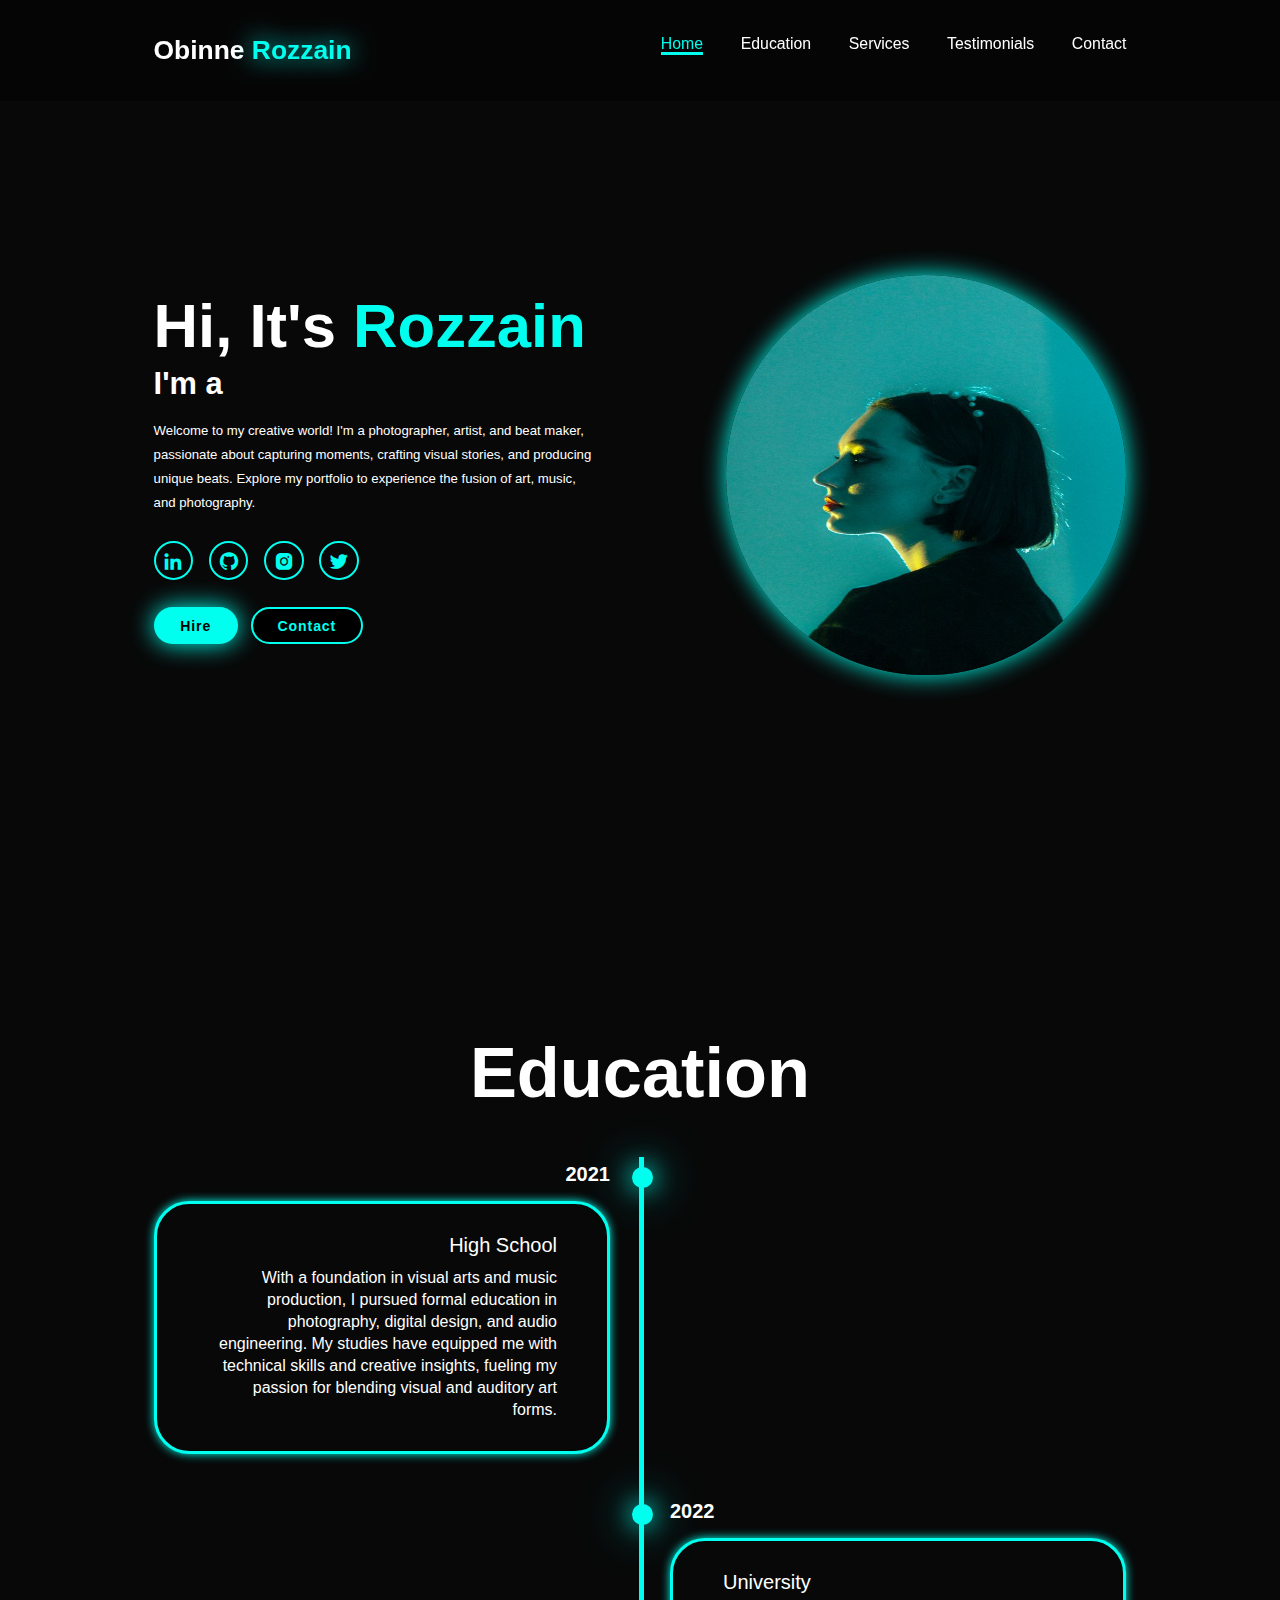
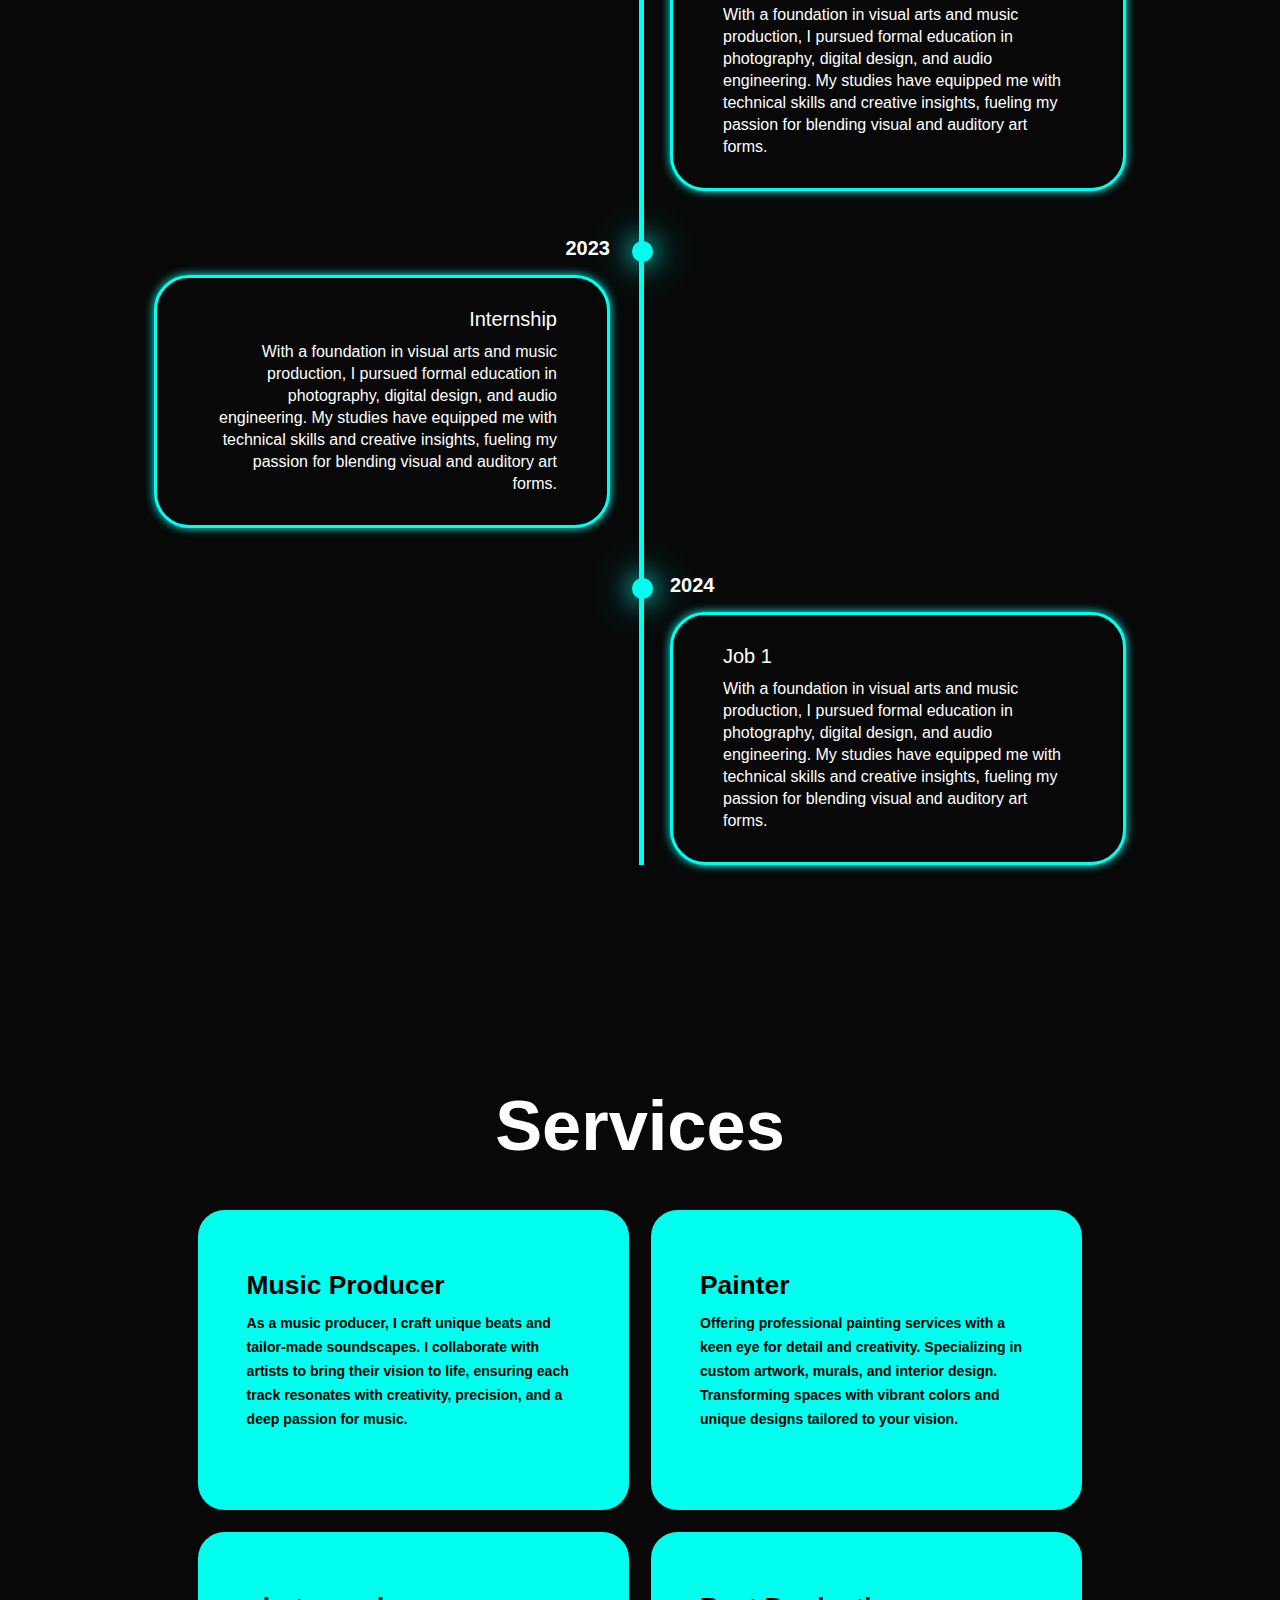
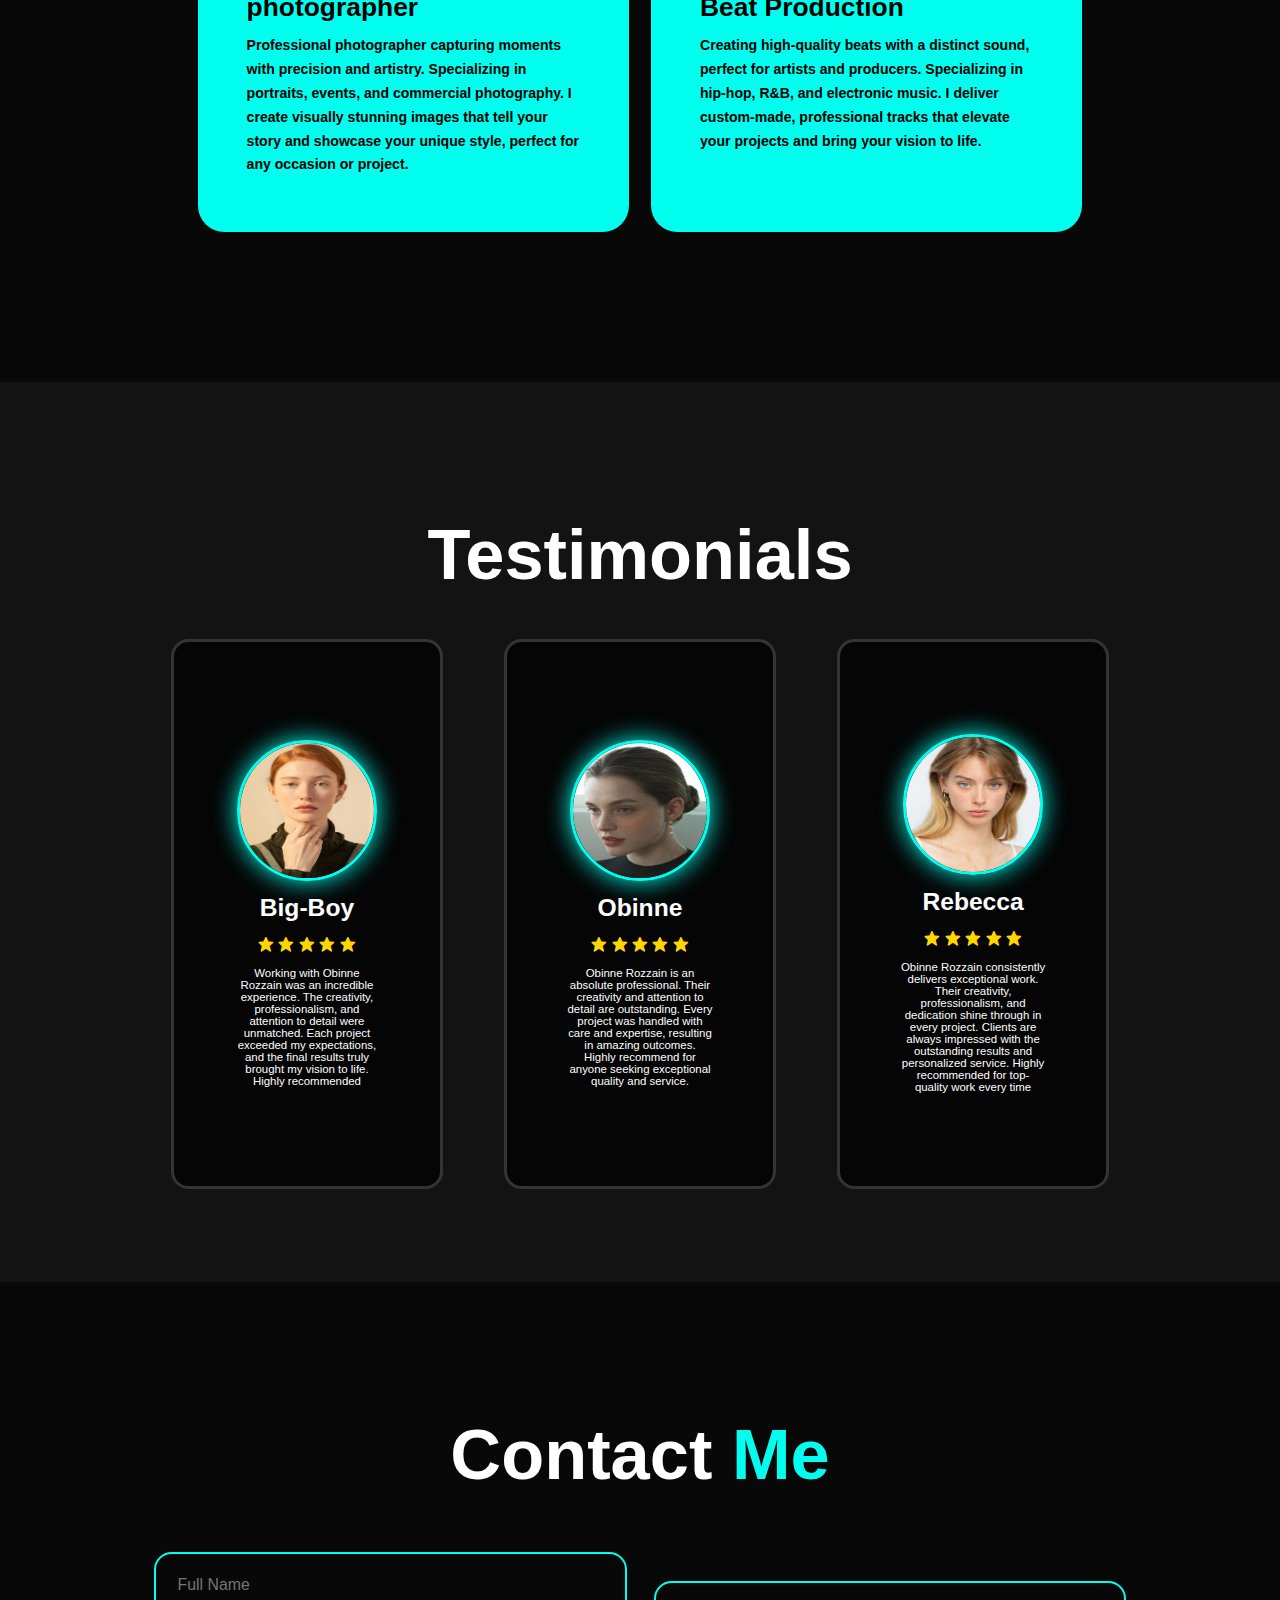
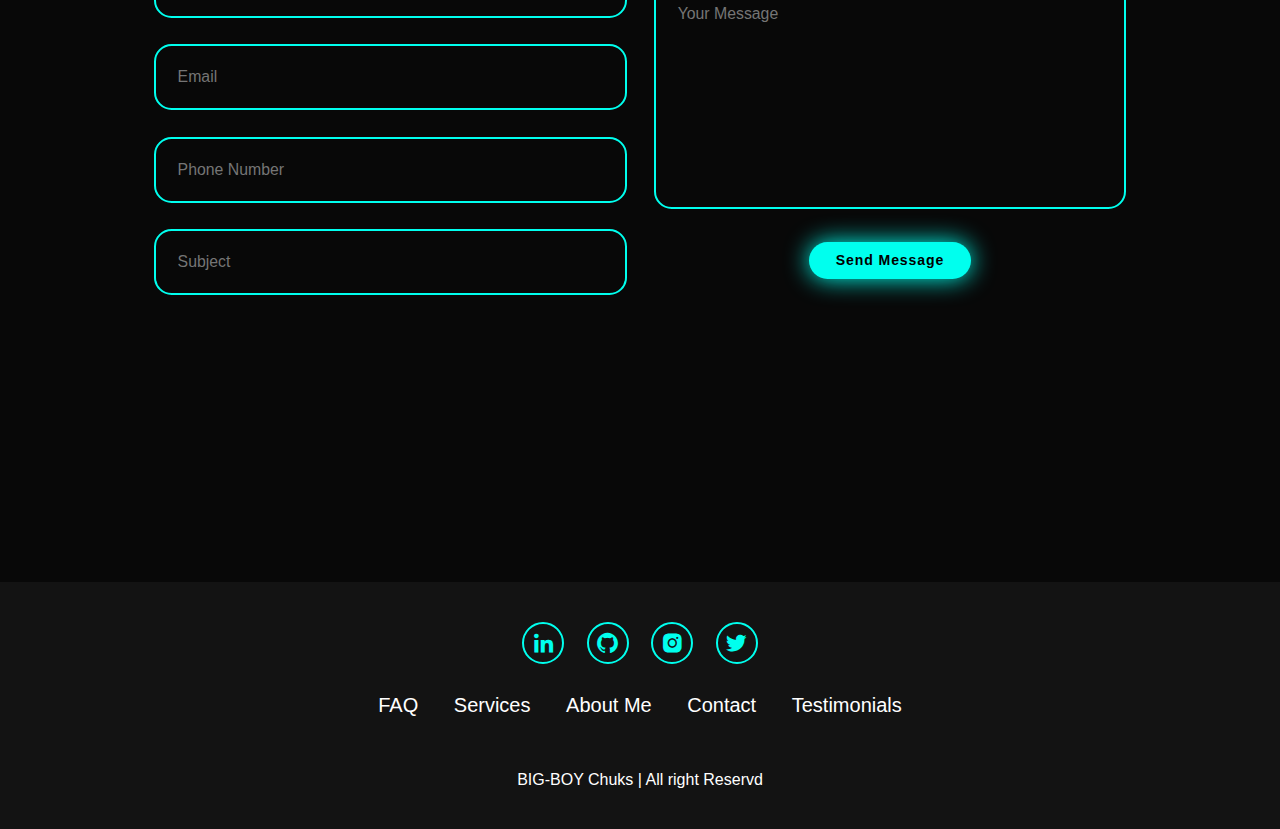
==== index.html @ 751a693b "Add files via upload" ====
<!DOCTYPE html>
<html lang="en">
<head>
    <meta charset="UTF-8">
    <meta name="viewport" content="width=device-width, initial-scale=1.0">
    <title>Responsive Portfolio Website</title>
    <link rel="stylesheet" href="style.css">
    <link href='https://unpkg.com/boxicons@2.1.4/css/boxicons.min.css' rel='stylesheet'>
</head>
<body>
    
    <header class="header">
        <a href="#home" class="logo">Obinne
            <span>Rozzain</span>

            <i class='bx bx-menu' id="menu-icon"></i>

            <nav class="navbar">
                <a href="#home" class="active">Home</a>
                <a href="#education">Education</a>
                <a href="#services">Services</a>
                <a href="#testimonials">Testimonials</a>
                <a href="#contact">Contact</a>
            </nav>
        </a>
    </header>

    <section class="home" id="home">
        <div class="home-content">
            <h1>Hi, It's <span>Rozzain</span></h1>
            <h3 class="text-animation">I'm a <span></span></h3>
            <p>Welcome to my creative world! I'm a photographer, artist, and beat maker, passionate about capturing moments, crafting visual stories, and producing unique beats. Explore my portfolio to experience the fusion of art, music, and photography.</p>

                <div class="social-icons">
                    <a href="#"><i class='bx bxl-linkedin'></i></a>
                    <a href="#"><i class='bx bxl-github' ></i></a>
                    <a href="#"><i class='bx bxl-instagram-alt' ></i></a>
                    <a href="#"><i class='bx bxl-twitter' ></i></a>
                </div>
                <div class="btn-group">
                    <a href="#" class="btn">Hire</a>
                    <a href="#contact" class="btn">Contact</a>
                </div>
            </div>
                <div class="home-img">
                    <img src="image1.jpg" alt="">
                </div>
            
        
    </section>

    <section class="education" id="education">
        <h2 class="heading">Education</h2>

        <div class="timeline-items">
            <div class="timeline-item">
                <div class="timeline-dot"> </div>
                    <div class="timeline-date">2021</div>
                    <div class="timeline-content">
                        <h3>High School</h3>
                        <p>With a foundation in visual arts and music production, I pursued formal education in photography, digital design, and audio engineering. My studies have equipped me with technical skills and creative insights, fueling my passion for blending visual and auditory art forms.
                        </p>
                    </div>

               
            </div>
        

        <div class="timeline-item">
            <div class="timeline-dot"> </div>
                <div class="timeline-date">2022</div>
                <div class="timeline-content">
                    <h3>University</h3>
                    <p>With a foundation in visual arts and music production, I pursued formal education in photography, digital design, and audio engineering. My studies have equipped me with technical skills and creative insights, fueling my passion for blending visual and auditory art forms.
                    </p>
                </div>

           
        </div>

        <div class="timeline-item">
            <div class="timeline-dot">  </div>
                <div class="timeline-date">2023</div>
                <div class="timeline-content">
                    <h3>Internship</h3>
                    <p>With a foundation in visual arts and music production, I pursued formal education in photography, digital design, and audio engineering. My studies have equipped me with technical skills and creative insights, fueling my passion for blending visual and auditory art forms.
                    </p>
                </div>

          
        </div>

 

        <div class="timeline-item">
            <div class="timeline-dot"></div>
                <div class="timeline-date">2024</div>
                <div class="timeline-content">
                    <h3>Job 1</h3>
                    <p>With a foundation in visual arts and music production, I pursued formal education in photography, digital design, and audio engineering. My studies have equipped me with technical skills and creative insights, fueling my passion for blending visual and auditory art forms.
                    </p>
                </div>

            
        </div>
    </div>
    </section>
          
    <section class="services" id="services">
        <h2 class="heading">Services</h2>

        <div class="services-container">
            <div class="service-box">
                <div class="service-info">
                    <h4>Music Producer</h4>
                    <p>As a music producer, I craft unique beats and tailor-made soundscapes. I collaborate with artists to bring their vision to life, ensuring each track resonates with creativity, precision, and a deep passion for music.</p>
                </div>
            </div>

            <div class="service-box">
                <div class="service-info">
                    <h4>Painter</h4>
                    <p>Offering professional painting services with a keen eye for detail and creativity. Specializing in custom artwork, murals, and interior design. Transforming spaces with vibrant colors and unique designs tailored to your vision.</p>
                </div>
            </div>

            <div class="service-box">
                <div class="service-info">
                    <h4>photographer</h4>
                    <p>Professional photographer capturing moments with precision and artistry. Specializing in portraits, events, and commercial photography. I create visually stunning images that tell your story and showcase your unique style, perfect for any occasion or project.</p>
                </div>
            </div>

            <div class="service-box">
                <div class="service-info">
                    <h4>Beat Production</h4>
                    <p>Creating high-quality beats with a distinct sound, perfect for artists and producers. Specializing in hip-hop, R&B, and electronic music. I deliver custom-made, professional tracks that elevate your projects and bring your vision to life.</p>
                </div>
            </div>
        </div>
    </section>

    <section class="testimonials" id="testimonials">
         <div class="testimonials-box">
            <h2 class="heading">Testimonials</h2>

            <div class="wrapper">
                <div class="testimonial-item">
                    <img src="image2.jpg" alt="">
                    <h2>Big-Boy</h2>
                    <div class="rating">
                        <i class="bx bxs-star" id="star"></i>
                        <i class="bx bxs-star" id="star"></i>
                        <i class="bx bxs-star" id="star"></i>
                        <i class="bx bxs-star" id="star"></i>
                        <i class="bx bxs-star" id="star"></i>

                    </div>

                    <p>Working with Obinne Rozzain was an incredible experience. The creativity, professionalism, and attention to detail were unmatched. Each project exceeded my expectations, and the final results truly brought my vision to life. Highly recommended</p>
                </div>
                <div class="testimonial-item">
                    <img src="image3.jpg" alt="">
                    <h2>Obinne</h2>


                    <div class="rating">
                        <i class="bx bxs-star" id="star"></i>
                        <i class="bx bxs-star" id="star"></i>
                        <i class="bx bxs-star" id="star"></i>
                        <i class="bx bxs-star" id="star"></i>
                        <i class="bx bxs-star" id="star"></i>

                    </div>

                    <p>Obinne Rozzain is an absolute professional. Their creativity and attention to detail are outstanding. Every project was handled with care and expertise, resulting in amazing outcomes. Highly recommend for anyone seeking exceptional quality and service.</p>
                </div>

                <div class="testimonial-item">
                    <img src="image4.jpg" alt="">
                    <h2>Rebecca</h2>
                    <div class="rating">
                        <i class="bx bxs-star" id="star"></i>
                        <i class="bx bxs-star" id="star"></i>
                        <i class="bx bxs-star" id="star"></i>
                        <i class="bx bxs-star" id="star"></i>
                        <i class="bx bxs-star" id="star"></i>

                    </div>

                    <p>Obinne Rozzain consistently delivers exceptional work. Their creativity, professionalism, and dedication shine through in every project. Clients are always impressed with the outstanding results and personalized service. Highly recommended for top-quality work every time</p>
                </div>
            </div>
         </div>
    </section>

    <section class="contact" id="contact">
        <h2 class="heading">Contact <span>Me</span></h2>

        <form action="">
            <div class="input-group">
                <div class="input-box">
                    <input type="text" placeholder="Full Name">
                    <input type="email" placeholder="Email">
                </div>

                <div class="input-box">
                    <input type="number" placeholder="Phone Number">
                    <input type="text" placeholder="Subject">
                </div>
            </div>

            <div class="input-group-2">
                <textarea name="" id="" cols="30"
                rows="10" placeholder="Your Message"></textarea>
                <input type="submit" value="Send Message"  class="btn">
            </div>
        </form>
    </section>

    <footer class="footer">
        <div class="social">
            <a href="#"><i class='bx bxl-linkedin'></i></a>
                    <a href="#"><i class='bx bxl-github' ></i></a>
                    <a href="#"><i class='bx bxl-instagram-alt' ></i></a>
                    <a href="#"><i class='bx bxl-twitter' ></i></a>
        </div>
        <ul class="list">
            <li>
                <a href="#">FAQ</a>
            </li>

            <li>
                <a href="#">Services</a>
            </li>

            <li>
                <a href="#">About Me</a>
            </li>

            <li>
                <a href="#">Contact</a>
            </li>

            <li>
                <a href="#testimonials" id="testimonials">Testimonials</a>
            </li>

        </ul>

        <p class="copyright">
            BIG-BOY Chuks | All right Reservd
        </p>
    </footer>

    <script src="script.js"></script>
</body>
</html>
---- style.css ----
*{
    margin: 0;
    padding: 0;
    box-sizing: border-box;
    text-decoration: none;
    border: none;
    scroll-behavior: smooth;
    font-family: "Poppins", sans-serif;
}
:root{
    --bg-color: #080808;
    --second-bg-color: #131313;
    --text-color: #fff;
    --main-color: #00ffee;
}
html{
    font-size: 60%;
    overflow-x: hidden;
}

body{
    background: var(--bg-color);
    color: var(--text-color);
}
.header{
    position: fixed;
    top: 0;
    left: 0;
    width: 100%;
    padding: 4rem 12% 4rem;
    background: rgba(0, 0, 0, 0.3);
    backdrop-filter: blur(10px);
    display: flex;
    justify-content: space-between;
    align-self: center;
    z-index: 5;
}

.logo{
    font-size: 3rem;
    color: var(--text-color);
    font-weight: 800;
    cursor: pointer;
    transition: 0.3s ease;
}
.logo:hover{
    transform: scale(1.1);
}
.logo span{
    text-shadow: 0 0 25px var(--main-color);
}
.navbar a{
    font-size: 1.8rem;
    color: var(--text-color);
    counter-reset: var(--text-color);
    margin-left: 4rem;
    font-weight: 500;
    transition: 0.3s ease;
    border-bottom: 3px solid transparent;
}
.navbar a:hover,
.navbar a.active{
    color: var(--main-color);
    border-bottom: 3px solid var(--main-color);
}
#menu-icon{
    font-size: 3.6rem;
    color: var(--main-color);
    display: none;
}
section{
    min-height: 100vh;
    padding: 10rem 12% 10rem;
}

.home{
    display: flex;
    align-items: center;
    justify-content: center;
    gap: 15rem;
}
.home-content{
    display: flex;
    flex-direction: column;
    align-items: baseline;
    text-align: left;
    justify-content: center;
    margin-top: 3rem;
}
span{
    color: var(--main-color);

}
.logo span{
    color: var(--main-color);
}
.home-content h3{
    margin-bottom: 2rem;
    margin-top: 1rem;
    font-size: 3.5rem;
}
.home-content h1{
    font-size: 7rem;
    font-weight: 700;
    margin-top: 1.5rem;
    line-height: 1;
}
.home-img{
    border-radius: 50%;
}
.home-img img{
    position: relative;
    top: 3rem;
    width: 400px;
    height: 400px;
    border-radius: 50%;
   
    box-shadow: 0 0 25px var(--main-color);
    cursor: pointer;
    transition: 0.4s ease-in-out;
}
.home-img img:hover{
    box-shadow: 0 0 25px var(--main-color),
                0 0 50px var(--main-color),
                0 0 100px var(--main-color);
}

.home-content p{
    font-size: 1.5rem;
    font-weight: 500;
    line-height: 1.8;
    max-width: 1000px;
}
.social-icons a{
    display: inline-flex;
    justify-content: center;
    align-items: center;
    width: 4.5rem;
    height: 4.5rem;
    background: transparent;
    border: 2px solid var(--main-color);
    font-size: 2.5rem;
    border-radius: 50%;
    color: var(--main-color);
    margin: 3rem 1.5rem 3rem 0;
    transition: 0.3s ease-in-out;
}
.social-icons a:hover{
    color: var(--text-color);
    transform: scale(1.3)translateY(-5px);
    box-shadow: 0 0 25px var(--main-color);
    background-color: var(--main-color);
    
}
.btn{
    display: inline-block;
    padding: 1rem 2.8rem;
    background: var(--main-color);
    box-shadow: 0 0 25px var(--main-color);
    border-radius: 4rem;
    font-size: 1.6rem;
    color: black;
    border: 2px solid transparent;
    letter-spacing: 0.1rem;
    font-weight: 600;
    transition: 0.3s ease-in-out;
    cursor: pointer;
}
.btn:hover{
    transform: scale(1.05);
    box-shadow: 0 0 50px var(--main-color);
}

.btn-group{
    display: flex;
    align-items: center;
    gap: 1.5rem;
}

.btn-group a:nth-of-type(2){
    background-color: black;
    color: var(--main-color);
    border: 2px solid var(--main-color);
    box-shadow: 0 0 25px transparent;
}
.btn-group a:nth-of-type(2):hover{
    box-shadow: 0 0 25px var(--main-color);
    background-color: var(--main-color);
    color: black;
}
.text-animation{
    font-size: 34px;
    font-weight: 600;
    min-width: 280px;
}
.text-animation span{
    position: relative;
}
.text-animation span::before{
    content: "Web Developer";
    color: var(--main-color);
    animation: words 20s infinite;
}
.text-animation span::after{
    content: "";
    background-color: var(--bg-color);
    position: absolute;
    width: calc(100% + 8px);
    height: 100%;
    border-left: 3px solid var(--bg-color);
    right: -8px;
    animation: cursor 0.6s infinite, typing 20s steps(14) infinite;

}
@keyframes cursor{
    to{
        border-left: 2px solid var(--main-color);
    }
}
@keyframes words{
    0%,
    20%{
        content: "Artist";
    }
    21%,
    40%{
        content: "Actor";
    }
    41%,
    60%{
        content: "visual Artist";

    }
    61%,
    80%{
        content: "Photographer";
    }
    81%,
    100%{
        content: "Beat Maker";
    }
}
@keyframes typing{
    10%,
    15%,
    30%,
    35%,
    50%,
    55%,
    70%,
    75%,
    90%,
    95%{
        width: 0;
    }
    5%,
    20%,
    25%,
    40%,
    45%,
    60%,
    65%,
    80%,
    85%{
        width: calc(100% + 8px);
    }

}

.heading{
    font-size: 8rem;
    text-align: center;
    margin: 5rem 0;
}
.education h2{
    margin-bottom: 5rem;
}
.timeline-items{
    max-width: 1200px;
    margin: auto;
    display: flex;
    flex-wrap: wrap;
    position: relative;
}
.timeline-items::before{
    content: "";
    position: absolute;
    width: 5px;
    height: 100%;
    background-color: var(--main-color);
    left: calc(50% - 1px);
}
.timeline-item{
    margin-bottom: 40px;
    width: 100%;
    position: relative;
}
.timeline-item:last-child{
    margin-bottom: 0;
}
.timeline-item:nth-child(odd){
    padding-right: calc(50% + 30px);
    text-align: right;
}
.timeline-item:nth-child(even){
    padding-left: calc(50% + 30px);
}
.timeline-dot{
    height: 21px;
    width: 21px;
    background-color: var(--main-color);
    box-shadow: 0 0 25px var(--main-color),
                0 0 50px var(--main-color);
    position: absolute;
    left: calc(50% - 8px);
    border-radius: 50%;
    top: 10px;
}

.timeline-date{
    font-size: 20px;
    font-weight: 800;
    color: white;
    margin: 6px 0 15px;
}

.timeline-content{
    background-color: var(--bg-color);
    border: 3px solid var(--main-color);
    padding: 30px 50px;
    border-radius: 4rem;
    box-shadow: 0 0 10px var(--main-color);
    cursor: pointer;
    transition: 0.3s ease-in-out; 
}

.timeline-content:hover{
    transform: scale(1.05);
    box-shadow: 0 0 25px var(--main-color);
}

.timeline-content h3{
    font-size: 20px;
    color: white;
    margin: 0 0 10px;
    font-weight: 500;
}
.timeline-content p{
    color: white;
    font-size: 16px;
    font-weight: 300;
    line-height: 22px;
}
::-webkit-scrollbar{
    width: 15px;
}

::-webkit-scrollbar-thumb{
    background-color: var(--main-color);
   
}
::-webkit-scrollbar-track{
    background-color: var(--bg-color);
    width: 50px;
}
.services{
    background: var(--bg-color);
    color: black;
}
.services h2{
    margin-bottom: 5rem;
    color: white;
}
.services-container{
    display: grid;
    grid-template-columns: repeat(2,1fr);
    align-items: center;
    gap: 2.5rem;
}

.service-box{
    background-color: var(--main-color);
    height: 300px;
    border-radius: 3rem;
    border: 5px solid transparent;
    cursor: pointer;
    transition: 0.4s ease-in-out;
}
.service-box:hover{
    background: white;
    color: black;
    border: 5px solid var(--main-color);
    transform: scale(1.03);
}

.service-box .service-info{
    display: flex;
    flex-direction: column;
    text-align: left;
    max-height: 200px;
    justify-content: left;
    align-items: baseline;
    padding: 5rem 5rem;
}
.service-info h4{

    font-size: 3rem;
    font-weight: 800;
    line-height: 2;
}

.service-info p{
    font-size: 1.6rem;
    font-weight: 600;
    max-height: 100px;
    line-height: 1.7;
    margin: auto;
}
.testimonials{
    background-color: var(--second-bg-color);
}
.testimonials-box{
    background-size: cover;
    display: flex;
    align-items: center;
    justify-content: center;
    flex-direction: column;
}
.testimonials .heading{
    margin-bottom: 5rem;
}
.testimonials-box img{
    width: 16rem;
    height: 16rem;
    border-radius: 50%;
    border: 3px solid var(--main-color);
    box-shadow: 0 0 25px var(--main-color);
}
.wrapper{
    display: grid;
    grid-template-columns: repeat(3,1fr);
    gap: 3rem;
}
.testimonial-item{
    min-height: 550px;
    max-width: 450px;
    background: rgba(0, 0, 0, 0.7);
    border: 3px solid rgba(238, 238, 238, 0.2);
    border-radius: 2rem;
    margin: 0 2rem;
    padding: 30px 60px;
    cursor: pointer;
    display: flex;
    flex-direction: column;
    align-items: center;
    justify-content: center;
    text-align: center;
    gap: 1.5rem;
    color: white;
    transition: 0.4s ease-in-out;
}
.testimonial-item:hover{
    border: 3px solid var(--main-color);
    transform: translateY(-10px)scale(1.03);
    box-shadow: 0 0 50px var(--main-color);
}
.testimonial-item h2{
    font-size: 2.8rem;
}
.testimonial-item p{
    font-size: 1.3rem;
}
#star{
    color: gold;
    font-size: 2rem;
}

.contact{
    background-color: var(--bg-color);

}
.contact h2{
    margin-bottom: 3rem;
    color: #fff;

}

.contact form{
    display: flex;
    align-items: center;
    justify-content: center;
    gap: 3rem;
    margin: 5rem auto;
    text-align: center;
}
.contact form .input-box{
    display: flex;
    justify-content: center;
    flex-wrap: wrap;
}

.contact form .input-box input,
.contact form textarea{
    width: 100%;
    padding: 2.5rem;
    font-size: 1.8rem;
    color: var(--text-color);
    background: var(--bg-color);
    border-radius: 2rem;
    border: 2px solid var(--main-color);
    margin: 1.5rem 0;
    resize: none;
}
.contact form .btn{
    margin-top: 2rem;
}
.footer{
    position: relative;
    bottom: 0;
    width: 100%;
    padding: 40px 0;
    background-color: var(--second-bg-color);
}
.footer .social{
    text-align: center;
    padding-bottom: 25px;
    color: var(--main-color);
}
.footer .social a{
    font-size: 25px;
    color: var(--main-color);
    border: 2px solid var(--main-color);
    width: 42px;
    height: 42px;
    line-height: 42px;
    display: inline-block;
    text-align: center;
    border-radius: 50%;
    margin: 0 10px;
    transition: 0.3s ease-in-out;


}
.footer .social a:hover{
    transform: scale(1.2)translateY(-10px);
    background-color: var(--main-color);
    color: black;
    box-shadow: 0 0 25px var(--main-color);
}
.footer ul{
    margin-top: 0;
    padding: 0;
    font-size: 20px;
    line-height: 1.6;
    margin-bottom: 0;
    text-align: center;
}
.footer ul li a{
    color: white;
    border-bottom: 3px solid transparent;
    transition: 0.3s ease-in-out;
}
.footer ul li a:hover{
    border-bottom: 3px solid var(--main-color);
}
.footer ul li{
    display: inline-block;
    padding: 0 15px;
}
.footer .copyright{
    margin-top: 50px;
    text-align: center;
    font-size: 16px;
    color: white;
}

@media(max-width:1285px){
    html{
        font-size: 55%;
    }
    .services-container{
        padding-bottom: 7rem;
        grid-template-columns: repeat(2,1fr);
        margin: 0 5rem;
    }
}


@media(max-width: 991px){
    header{
        padding: 2rem 3%;
    }
    section{
        padding: 10rem 3% 2rem;
    }
    .timeline-items::before{
        left: 7px;
    }

    .timeline-item:nth-child(odd){
        padding-right: 0;
        text-align: left;
    }
    .timeline-item:nth-child(odd),
    .timeline-item:nth-child(even){
        padding-left: 37px;
    }
    .timeline-dot{
        left: 0;
    }
    .services{
        padding-bottom: 7rem;
    }
    .testimonials .wrapper{
        grid-template-columns: repeat(1,1fr);
    }
    .contact form{
        flex-direction: column;
    }
    .footer{
        padding: 2rem 3%;
    }

}
@media(max-width:895px){
    #menu-icon{
        display: block;
    }
    .navbar{
        position: absolute;
        top: 100%;
        right: 0;
        width: 50%;
        padding: 1rem 3%;
        background: rgba(0, 0, 0, 0.8);
        backdrop-filter: blur(20px);
        border-bottom-left-radius: 2rem;
        border-left: 2px solid var(--main-color);
        border-bottom: 2px solid var(--main-color);
        display: none;
    }
    .navbar.active{
        display: block;
    }
    .navbar a{
        display: block;
        font-size: 2rem;
        margin: 3rem 0;
        color: white;

    }
    .home{
        flex-direction: column-reverse;
        margin: 5rem 4rem;
    }
    .home-content h3{
        font-size: 2.6rem;
    }
    .home-content h1{
        font-size: 8rem;
        margin-top: 3rem;
    }
    .home-content p{
        max-width: 600px;
        margin: 0 auto;
    }
    .home-img img{
        width: 56vw;
        height: 56vw;
    }
    .services h2{
        margin-bottom: 3rem;
    }
    .services-container{
        grid-template-columns: repeat(1,1fr);

    }
}





























































































































































































































































































































































































































































                                                                                                                                                                                                                                                                                                                                                                                                                                                                                                                                                                                      kk
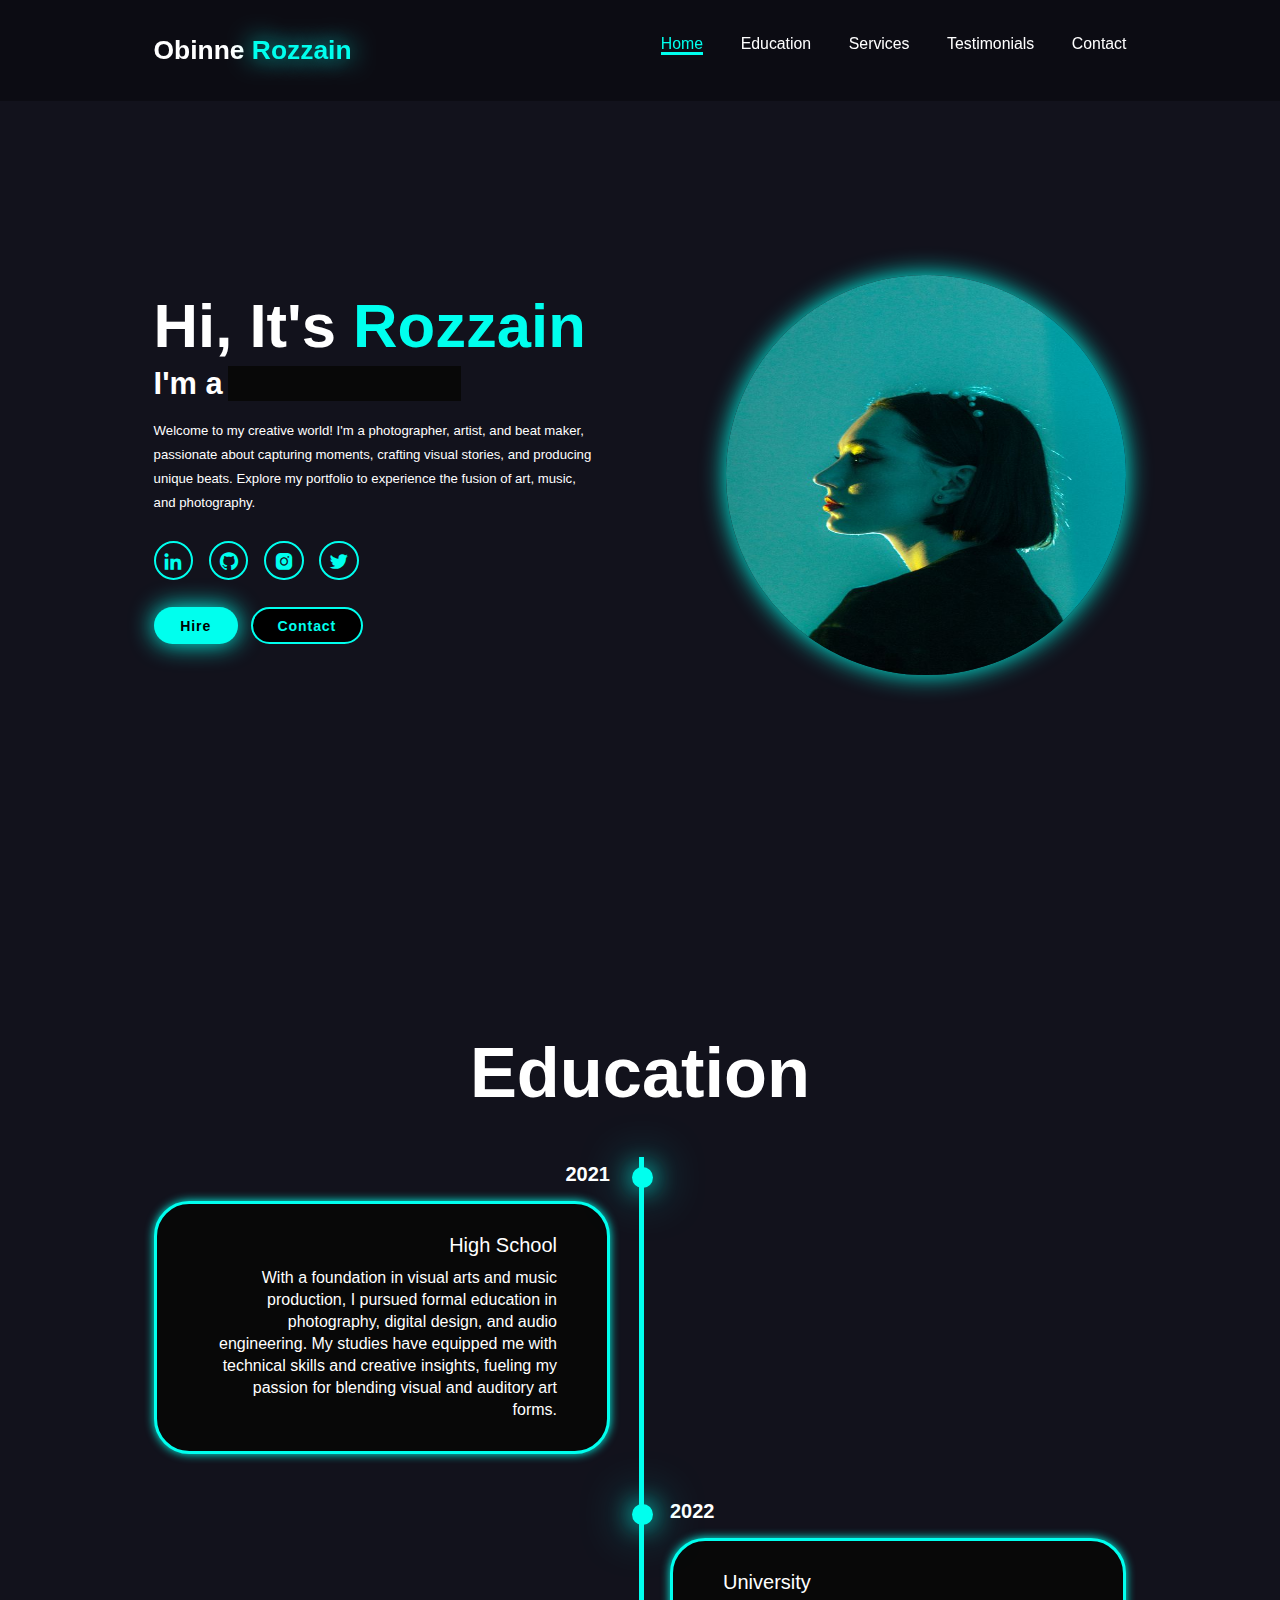
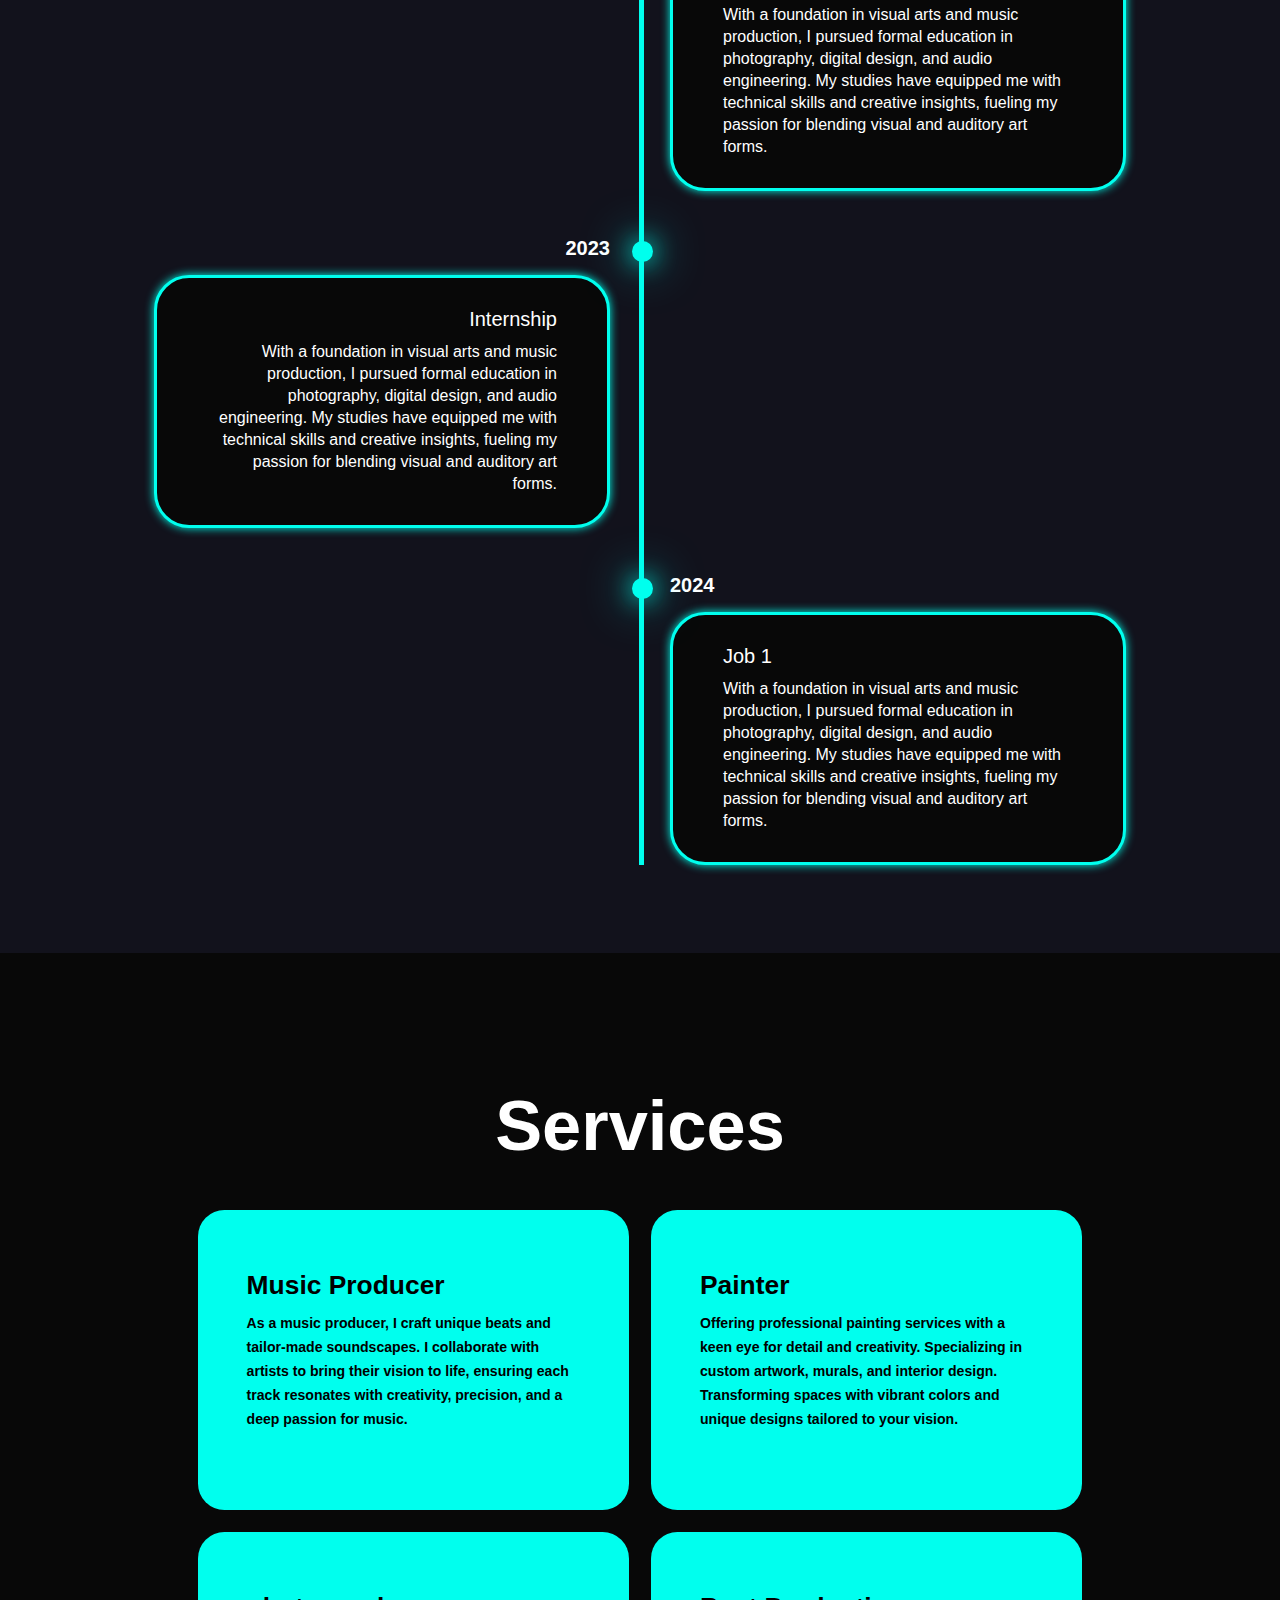
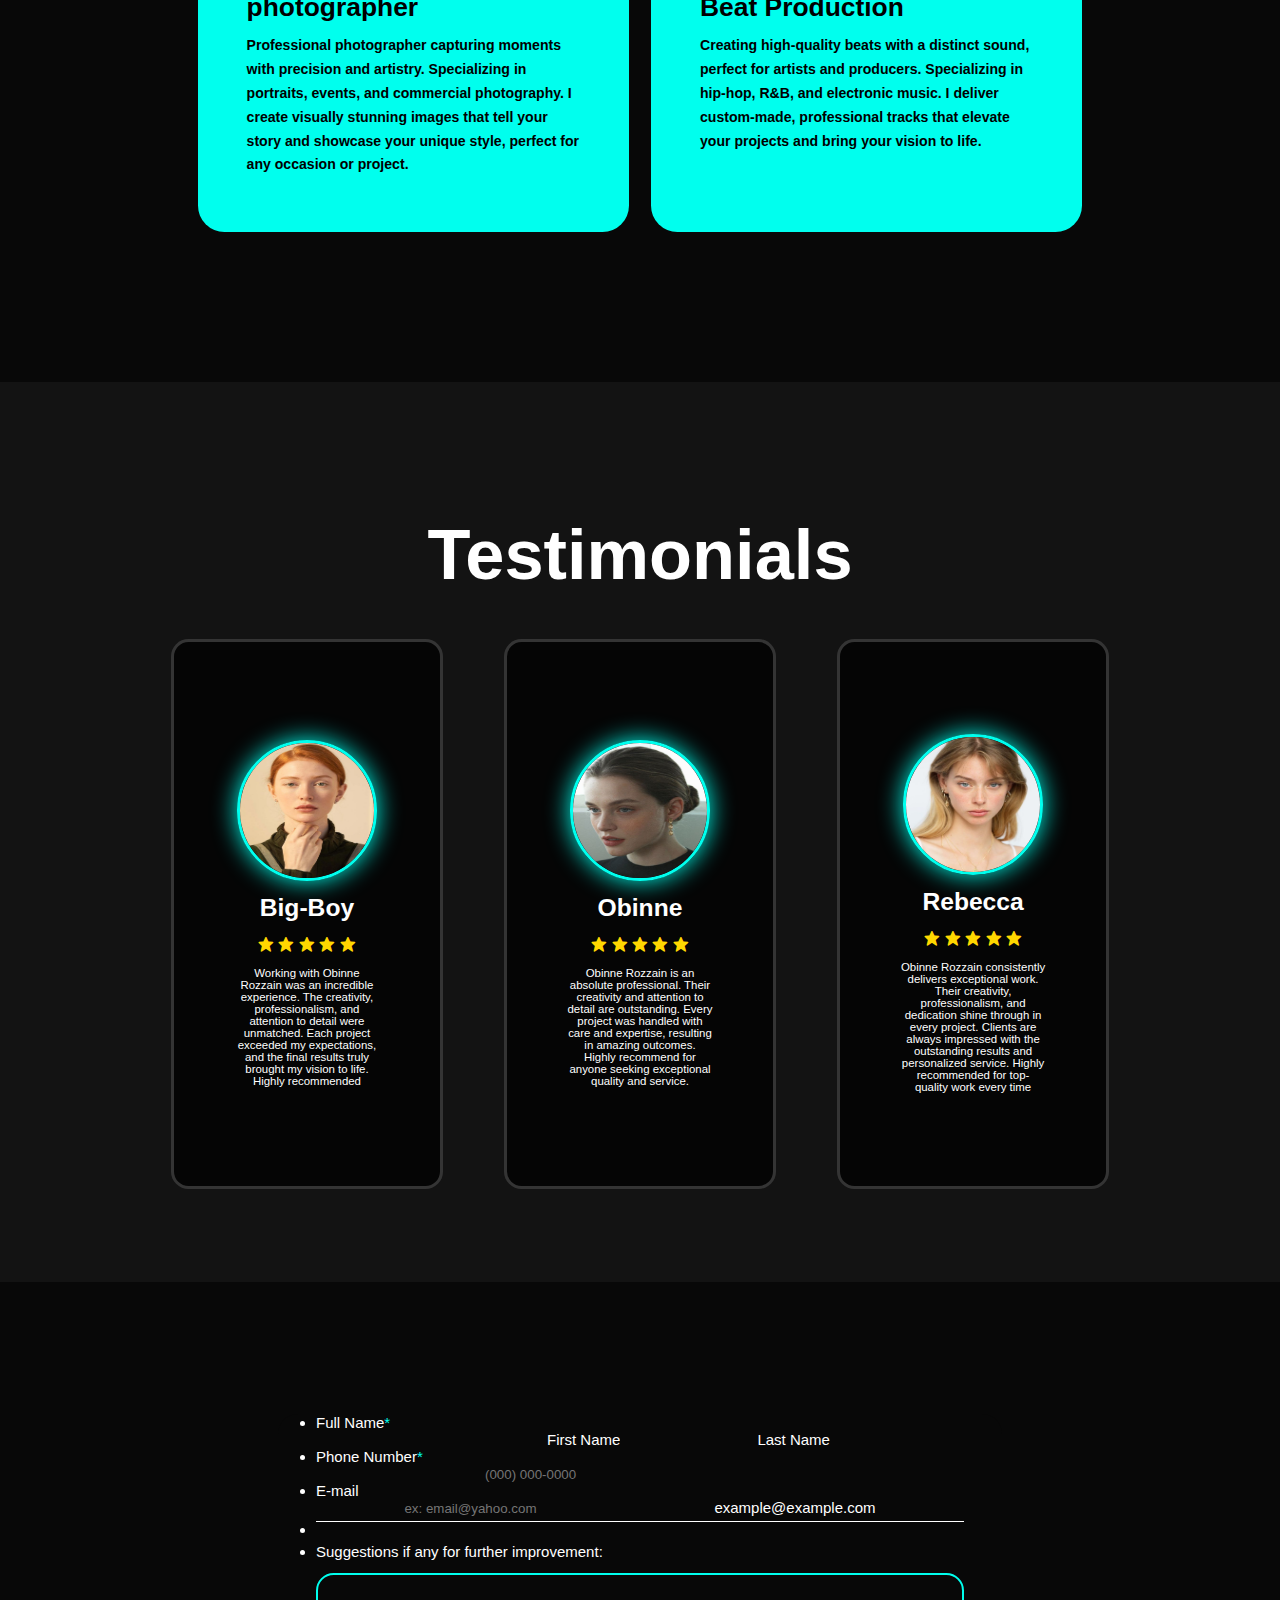
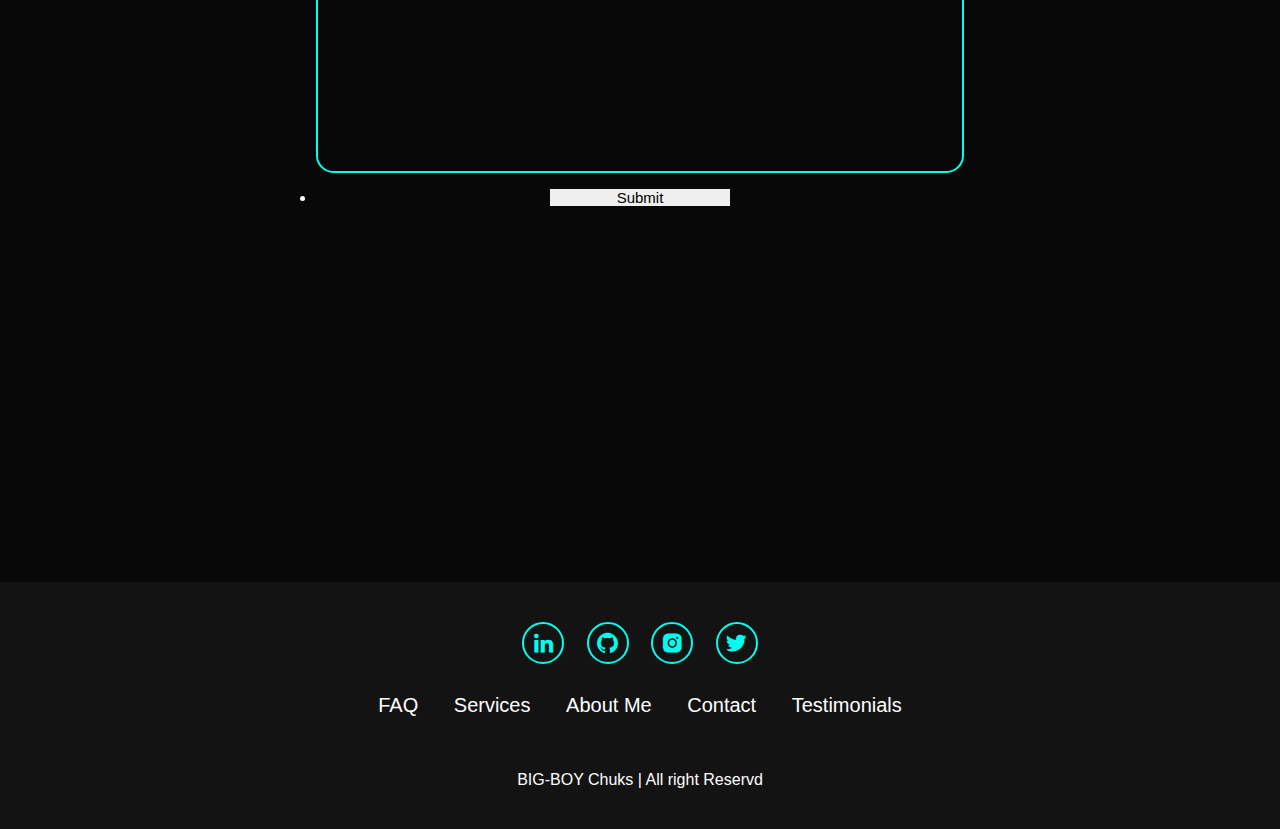
==== commit f5392cef: "Add files via upload" ====
--- a/index.html
+++ b/index.html
@@ -11,7 +11,7 @@
     
     <header class="header">
         <a href="#home" class="logo">Obinne
-            <span>Rozzain</span>
+            <span>Rozzain</span></a>
 
             <i class='bx bx-menu' id="menu-icon"></i>
 
@@ -195,27 +195,466 @@
     </section>
 
     <section class="contact" id="contact">
-        <h2 class="heading">Contact <span>Me</span></h2>
-
-        <form action="">
-            <div class="input-group">
-                <div class="input-box">
-                    <input type="text" placeholder="Full Name">
-                    <input type="email" placeholder="Email">
-                </div>
-
-                <div class="input-box">
-                    <input type="number" placeholder="Phone Number">
-                    <input type="text" placeholder="Subject">
-                </div>
-            </div>
-
-            <div class="input-group-2">
-                <textarea name="" id="" cols="30"
-                rows="10" placeholder="Your Message"></textarea>
-                <input type="submit" value="Send Message"  class="btn">
-            </div>
+        <!DOCTYPE HTML PUBLIC "-//W3C//DTD HTML 4.01//EN" "http://www.w3.org/TR/html4/strict.dtd">
+        <html lang="en"  class="supernova isBlack"><head>
+        <meta http-equiv="Content-Type" content="text/html; charset=utf-8" />
+        <link rel="alternate" type="application/json+oembed" href="https://www.jotform.com/oembed/?format=json&amp;url=https%3A%2F%2Fform.jotform.com%2F242224485121549" title="oEmbed Form">
+        <link rel="alternate" type="text/xml+oembed" href="https://www.jotform.com/oembed/?format=xml&amp;url=https%3A%2F%2Fform.jotform.com%2F242224485121549" title="oEmbed Form">
+        <meta property="og:title" content="New Customer Registration Form" >
+        <meta property="og:url" content="https://form.jotform.com/242224485121549" >
+        <meta property="og:description" content="Please click the link to complete this form." >
+        <meta name="slack-app-id" content="AHNMASS8M">
+        <meta property="og:image" content="https://cdn.jotfor.ms/assets/img/landing/opengraph.png" />
+        <link rel="shortcut icon" href="https://cdn.jotfor.ms/assets/img/favicons/favicon-2021-light%402x.png">
+        <link rel="apple-touch-icon" href="https://cdn.jotfor.ms/assets/img/favicons/favicon-2021-light%402x.png">
+        <script>
+                  var favicon = document.querySelector('link[rel="shortcut icon"]');
+                  window.isDarkMode = (window.matchMedia && window.matchMedia('(prefers-color-scheme: dark)').matches);
+                  if(favicon && window.isDarkMode) {
+                      favicon.href = favicon.href.replaceAll('favicon-2021-light%402x.png', 'favicon-2021-dark%402x.png');
+                  }
+              </script><link rel="canonical" href="https://form.jotform.com/242224485121549" />
+        <meta name="viewport" content="width=device-width, initial-scale=1.0, maximum-scale=2.0, user-scalable=1" />
+        <meta name="HandheldFriendly" content="true" />
+        <title>New Customer Registration Form</title>
+        <link type="text/css" rel="stylesheet" href="https://cdn02.jotfor.ms/stylebuilder/static/form-common.css?v=80facca
+        "/>
+        <style type="text/css">@media print{*{-webkit-print-color-adjust: exact !important;color-adjust: exact !important;}.form-section{display:inline!important}.form-pagebreak{display:none!important}.form-section-closed{height:auto!important}.page-section{position:initial!important}}</style>
+        <link id="custom-font" type="text/css" rel="stylesheet" href="//cdn.jotfor.ms/fonts/?family=Roboto" />
+        <link type="text/css" rel="stylesheet" href="https://cdn03.jotfor.ms/themes/CSS/defaultV2.css?v=80facca
+        "/>
+        <link type="text/css" rel="stylesheet" href="https://cdn01.jotfor.ms/themes/CSS/5495488a700cc478508b4567.css?v=3.3.55956&themeRevisionID=65ca29b26430371446a81082"/>
+        <link type="text/css" rel="stylesheet" href="https://cdn02.jotfor.ms/css/styles/payment/payment_styles.css?3.3.55956" />
+        <link type="text/css" rel="stylesheet" href="https://cdn03.jotfor.ms/css/styles/payment/payment_feature.css?3.3.55956" />
+        <style type="text/css" id="form-designer-style">
+            /* Injected CSS Code */
+        
+        /* Begining of advanced designer */
+        /*PREFERENCES STYLE*/
+        /*  1 - Preferences style */
+        /*  1 - FONT FAMILY */
+        .form-all {
+          font-family: "Roboto", sans-serif;
+        }
+        /* 2 - FORM WIDTH */
+        .form-all {
+          max-width: 752px;
+        }
+        /* 5 - FONT SIZE */
+        .form-all {
+          font-size: 15px;
+        }
+        /* 5 - input bg color */
+        .form-textbox,
+        .form-textarea,
+        .form-radio-other-input,
+        .form-checkbox-other-input,
+        .form-captcha input,
+        .form-spinner input {
+          background-color: #080808;
+        }
+        /* 10 - LINE SPACING */
+        .form-line {
+          margin-top: 0px;
+          margin-bottom: 0px;
+        }
+        .supernova .form-all,
+        .form-all {
+          background-color: #080808;
+        }
+        .supernova {
+          background-color: #12121c;
+        }
+        .supernova body {
+          background-color: transparent;
+        }
+        .form-all,
+        .form-label-top,
+        .form-label-left,
+        .form-label-right,
+        .form-html,
+        .form-checkbox-item label,
+        .form-radio-item label,
+        span.FITB .qb-checkbox-label,
+        span.FITB .qb-radiobox-label,
+        span.FITB .form-radio label,
+        span.FITB .form-checkbox label,
+        [data-blotid][data-type=checkbox] [data-labelid],
+        [data-blotid][data-type=radiobox] [data-labelid],
+        span.FITB-inptCont[data-type=checkbox] label,
+        span.FITB-inptCont[data-type=radiobox] label,
+        .form-sub-label {
+          color: #ffffff;
+        }
+        /*PREFERENCES STYLE*/
+        /* 17 - INPUT WIDTHS */
+        /*  20 - FORM PADDING */
+        ul.form-section {
+          padding: 0px 38px;
+        }
+        /* Heights */
+        /* 11 - LINE PADDING */
+        /* LABEL STYLE */
+        /* 12 - ROUNDED INPUTS */
+        .supernova .form-all,
+        .form-all {
+          border-radius: 20px;
+        }
+        .form-section:first-child {
+          border-radius: 20px 20px 0 0;
+        }
+        .form-section:last-child {
+          border-radius: 0 0 20px 20px;
+        }
+        .form-radio-item,
+        .form-checkbox-item {
+          padding-bottom: 0px;
+        }
+        .form-radio-item:last-child,
+        .form-checkbox-item:last-child {
+          padding-bottom: 0;
+        }
+        .form-checkbox-item .form-checkbox + label,
+        .form-checkbox-item .form-checkbox + span {
+          padding-left: 30px;
+        }
+        .form-radio-item .form-radio + label,
+        .form-radio-item .form-radio + span {
+          padding-left: 30px;
+        }
+        .form-single-column .form-checkbox-item,
+        .form-single-column .form-radio-item {
+          width: 100%;
+        }
+        .form-checkbox-item .editor-container div,
+        .form-radio-item .editor-container div {
+          position: relative;
+        }
+        .form-checkbox-item .editor-container div:before,
+        .form-radio-item .editor-container div:before {
+          display: inline-block;
+          vertical-align: middle;
+          left: 0;
+          width: 20px;
+          height: 20px;
+        }
+        .form-checkbox-item input,
+        .form-radio-item input {
+          margin-top: 2px;
+        }
+        .form-checkbox:checked + label:before,
+        .form-checkbox:checked + span:before {
+          background-color: #2e69ff;
+          border-color: #2e69ff;
+        }
+        .form-radio:checked + label:before,
+        .form-radio:checked + span:before {
+          border-color: #2e69ff;
+        }
+        .form-radio:checked + label:after,
+        .form-radio:checked + span:after {
+          background-color: #2e69ff;
+        }
+        .form-checkbox:hover + label:before,
+        .form-checkbox:hover + span:before,
+        .form-radio:hover + label:before,
+        .form-radio:hover + span:before {
+          border-color: rgba(46, 105, 255, 0.5);
+          box-shadow: 0 0 0 2px rgba(46, 105, 255, 0.25);
+        }
+        .form-checkbox:focus + label:before,
+        .form-checkbox:focus + span:before,
+        .form-radio:focus + label:before,
+        .form-radio:focus + span:before {
+          border-color: #2e69ff;
+          box-shadow: 0 0 0 3px rgba(46, 105, 255, 0.25);
+        }
+        .submit-button {
+          font-size: 15px;
+          font-weight: normal;
+          font-family: inherit;
+        }
+        .submit-button {
+          min-width: 180px;
+        }
+        .form-all .form-pagebreak-back,
+        .form-all .form-pagebreak-next {
+          font-family: "Roboto", sans-serif;
+          font-size: 15px;
+          font-weight: normal;
+        }
+        .form-all .form-pagebreak-back,
+        .form-all .form-pagebreak-next {
+          min-width: 128px;
+        }
+        li[data-type="control_image"] div {
+          text-align: left;
+        }
+        li[data-type="control_image"] img {
+          border: none;
+          border-width: 0px !important;
+          border-style: solid !important;
+          border-color: false !important;
+        }
+        .supernova {
+          background-repeat: no-repeat;
+          background-attachment: scroll;
+          background-position: center top;
+          background-attachment: fixed;
+          background-size: auto;
+          background-size: cover;
+        }
+        .supernova {
+          background-image: none;
+        }
+        #stage {
+          background-image: none;
+        }
+        /* | */
+        .form-all {
+          background-repeat: no-repeat;
+          background-attachment: scroll;
+          background-position: center top;
+          background-size: cover;
+        }
+        .form-header-group {
+          background-repeat: no-repeat;
+          background-attachment: scroll;
+          background-position: center top;
+        }
+        .header-large h1.form-header {
+          font-size: 2em;
+        }
+        .header-large h2.form-header {
+          font-size: 1.5em;
+        }
+        .header-large h3.form-header {
+          font-size: 1.17em;
+        }
+        .header-large h1 + .form-subHeader {
+          font-size: 1em;
+        }
+        .header-large h2 + .form-subHeader {
+          font-size: .875em;
+        }
+        .header-large h3 + .form-subHeader {
+          font-size: .75em;
+        }
+        .header-default h1.form-header {
+          font-size: 2em;
+        }
+        .header-default h2.form-header {
+          font-size: 1.5em;
+        }
+        .header-default h3.form-header {
+          font-size: 1.17em;
+        }
+        .header-default h1 + .form-subHeader {
+          font-size: 1em;
+        }
+        .header-default h2 + .form-subHeader {
+          font-size: .875em;
+        }
+        .header-default h3 + .form-subHeader {
+          font-size: .75em;
+        }
+        .header-small h1.form-header {
+          font-size: 2em;
+        }
+        .header-small h2.form-header {
+          font-size: 1.5em;
+        }
+        .header-small h3.form-header {
+          font-size: 1.17em;
+        }
+        .header-small h1 + .form-subHeader {
+          font-size: 1em;
+        }
+        .header-small h2 + .form-subHeader {
+          font-size: .875em;
+        }
+        .header-small h3 + .form-subHeader {
+          font-size: .75em;
+        }
+        .form-header-group {
+          text-align: left;
+        }
+        div.form-header-group.header-large,
+        div.form-header-group.hasImage {
+          margin: 0px -38px;
+        }
+        div.form-header-group.header-large,
+        div.form-header-group.hasImage {
+          padding: 40px 52px;
+        }
+        .form-header-group .form-header,
+        .form-header-group .form-subHeader {
+          color: #ffffff;
+        }
+        .form-line-error {
+          -webkit-transition-property: none;
+          -moz-transition-property: none;
+          -ms-transition-property: none;
+          -o-transition-property: none;
+          transition-property: none;
+          -webkit-transition-duration: 0.3s;
+          -moz-transition-duration: 0.3s;
+          -ms-transition-duration: 0.3s;
+          -o-transition-duration: 0.3s;
+          transition-duration: 0.3s;
+          -webkit-transition-timing-function: ease;
+          -moz-transition-timing-function: ease;
+          -ms-transition-timing-function: ease;
+          -o-transition-timing-function: ease;
+          transition-timing-function: ease;
+          background-color: #632733;
+        }
+        .form-line-error .form-error-message {
+          background-color: #f23a3c;
+          clear: both;
+          float: none;
+        }
+        .form-line-error .form-error-message .form-error-arrow {
+          border-bottom-color: #f23a3c;
+        }
+        .form-line-error input:not(#coupon-input),
+        .form-line-error textarea,
+        .form-line-error .form-validation-error {
+          border: 1px solid #f23a3c;
+          box-shadow: 0 0 3px #f23a3c;
+        }
+        .form-line-error {
+          -webkit-transition-property: none;
+          -moz-transition-property: none;
+          -ms-transition-property: none;
+          -o-transition-property: none;
+          transition-property: none;
+          -webkit-transition-duration: 0.3s;
+          -moz-transition-duration: 0.3s;
+          -ms-transition-duration: 0.3s;
+          -o-transition-duration: 0.3s;
+          transition-duration: 0.3s;
+          -webkit-transition-timing-function: ease;
+          -moz-transition-timing-function: ease;
+          -ms-transition-timing-function: ease;
+          -o-transition-timing-function: ease;
+          transition-timing-function: ease;
+          background-color: #632733;
+        }
+        .form-header-group .form-header,
+        .form-header-group .form-subHeader {
+          color: #ffffff;
+        }
+        .form-line-active {
+          background-color: #f1f5ff;
+        }
+        /* 29 - FORM COLUMNS */
+        
+        /*__INSPECT_SEPERATOR__*/
+        .form-label.form-label-auto {
+            display : block;
+            float : none;
+            text-align : left;
+            width : 100%;
+        }
+        
+        form {
+            width : 70%;
+            height : auto;
+        }
+        
+        .form-input {
+            border : 5px solid #00ffee;
+        }
+        
+        .form-section.page-section {
+            background-position : center;
+            width : 100%;
+        }
+        
+        
+            /* Injected CSS Code */
+        </style>
+        
+        <link href="https://cdn01.jotfor.ms/js/vendor/widearea/widearea.css?v=3.3.55956" type="text/css" rel="stylesheet" /><script src="https://cdn02.jotfor.ms/static/prototype.forms.js?v=3.3.55956" type="text/javascript"></script>
+        <script src="https://cdn03.jotfor.ms/static/jotform.forms.js?v=3.3.55956" type="text/javascript"></script>
+        <script src="https://cdn01.jotfor.ms/js/vendor/maskedinput_5.0.9.min.js?v=3.3.55956" type="text/javascript"></script>
+        <script src="https://cdn02.jotfor.ms/js/punycode-1.4.1.min.js?v=3.3.55956" type="text/javascript" defer></script>
+        <script src="https://cdn03.jotfor.ms/js/vendor/widearea/widearea.js?v=3.3.55956" type="text/javascript"></script>
+        <script src="https://cdn01.jotfor.ms/s/umd/2090f1a4efc/for-form-branding-footer.js?v=3.3.55956" type="text/javascript" defer></script>
+        <script src="https://cdn01.jotfor.ms/js/vendor/smoothscroll.min.js?v=3.3.55956" type="text/javascript"></script>
+        <script src="https://cdn02.jotfor.ms/js/errorNavigation.js?v=3.3.55956" type="text/javascript"></script>
+        <script type="text/javascript">	JotForm.newDefaultTheme = false;
+            JotForm.extendsNewTheme = true;
+            JotForm.singleProduct = false;
+            JotForm.newPaymentUIForNewCreatedForms = false;
+            JotForm.texts = {"confirmEmail":"E-mail does not match","pleaseWait":"Please wait...","validateEmail":"You need to validate this e-mail","confirmClearForm":"Are you sure you want to clear the form","lessThan":"Your score should be less than or equal to","incompleteFields":"There are incomplete required fields. Please complete them.","required":"This field is required.","requireOne":"At least one field required.","requireEveryRow":"Every row is required.","requireEveryCell":"Every cell is required.","email":"Enter a valid e-mail address","alphabetic":"This field can only contain letters","numeric":"This field can only contain numeric values","alphanumeric":"This field can only contain letters and numbers.","cyrillic":"This field can only contain cyrillic characters","url":"This field can only contain a valid URL","currency":"This field can only contain currency values.","fillMask":"Field value must fill mask.","uploadExtensions":"You can only upload following files:","noUploadExtensions":"File has no extension file type (e.g. .txt, .png, .jpeg)","uploadFilesize":"File size cannot be bigger than:","uploadFilesizemin":"File size cannot be smaller than:","gradingScoreError":"Score total should only be less than or equal to","inputCarretErrorA":"Input should not be less than the minimum value:","inputCarretErrorB":"Input should not be greater than the maximum value:","maxDigitsError":"The maximum digits allowed is","minCharactersError":"The number of characters should not be less than the minimum value:","maxCharactersError":"The number of characters should not be more than the maximum value:","freeEmailError":"Free email accounts are not allowed","minSelectionsError":"The minimum required number of selections is ","maxSelectionsError":"The maximum number of selections allowed is ","pastDatesDisallowed":"Date must not be in the past.","dateLimited":"This date is unavailable.","dateInvalid":"This date is not valid. The date format is {format}","dateInvalidSeparate":"This date is not valid. Enter a valid {element}.","ageVerificationError":"You must be older than {minAge} years old to submit this form.","multipleFileUploads_typeError":"{file} has invalid extension. Only {extensions} are allowed.","multipleFileUploads_sizeError":"{file} is too large, maximum file size is {sizeLimit}.","multipleFileUploads_minSizeError":"{file} is too small, minimum file size is {minSizeLimit}.","multipleFileUploads_emptyError":"{file} is empty, please select files again without it.","multipleFileUploads_uploadFailed":"File upload failed, please remove it and upload the file again.","multipleFileUploads_onLeave":"The files are being uploaded, if you leave now the upload will be cancelled.","multipleFileUploads_fileLimitError":"Only {fileLimit} file uploads allowed.","dragAndDropFilesHere_infoMessage":"Drag and drop files here","chooseAFile_infoMessage":"Choose a file","maxFileSize_infoMessage":"Max. file size","generalError":"There are errors on the form. Please fix them before continuing.","generalPageError":"There are errors on this page. Please fix them before continuing.","wordLimitError":"Too many words. The limit is","wordMinLimitError":"Too few words.  The minimum is","characterLimitError":"Too many Characters.  The limit is","characterMinLimitError":"Too few characters. The minimum is","ccInvalidNumber":"Credit Card Number is invalid.","ccInvalidCVC":"CVC number is invalid.","ccInvalidExpireDate":"Expire date is invalid.","ccInvalidExpireMonth":"Expiration month is invalid.","ccInvalidExpireYear":"Expiration year is invalid.","ccMissingDetails":"Please fill up the credit card details.","ccMissingProduct":"Please select at least one product.","ccMissingDonation":"Please enter numeric values for donation amount.","disallowDecimals":"Please enter a whole number.","restrictedDomain":"This domain is not allowed","ccDonationMinLimitError":"Minimum amount is {minAmount} {currency}","requiredLegend":"All fields marked with * are required and must be filled.","geoPermissionTitle":"Permission Denied","geoPermissionDesc":"Check your browser's privacy settings.","geoNotAvailableTitle":"Position Unavailable","geoNotAvailableDesc":"Location provider not available. Please enter the address manually.","geoTimeoutTitle":"Timeout","geoTimeoutDesc":"Please check your internet connection and try again.","selectedTime":"Selected Time","formerSelectedTime":"Former Time","cancelAppointment":"Cancel Appointment","cancelSelection":"Cancel Selection","noSlotsAvailable":"No slots available","slotUnavailable":"{time} on {date} has been selected is unavailable. Please select another slot.","multipleError":"There are {count} errors on this page. Please correct them before moving on.","oneError":"There is {count} error on this page. Please correct it before moving on.","doneMessage":"Well done! All errors are fixed.","invalidTime":"Enter a valid time","doneButton":"Done","reviewSubmitText":"Review and Submit","nextButtonText":"Next","prevButtonText":"Previous","seeErrorsButton":"See Errors","notEnoughStock":"Not enough stock for the current selection","notEnoughStock_remainedItems":"Not enough stock for the current selection ({count} items left)","soldOut":"Sold Out","justSoldOut":"Just Sold Out","selectionSoldOut":"Selection Sold Out","subProductItemsLeft":"({count} items left)","startButtonText":"START","submitButtonText":"Submit","submissionLimit":"Sorry! Only one entry is allowed. <br> Multiple submissions are disabled for this form.","reviewBackText":"Back to Form","seeAllText":"See All","progressMiddleText":"of","fieldError":"field has an error.","error":"Error"};
+            JotForm.newPaymentUI = true;
+            JotForm.originalLanguage = "en";
+            JotForm.replaceTagTest = true;
+        
+           JotForm.setConditions([{"action":[{"field":"9","visibility":"Show","id":"action_0_1579704830003"}],"id":"1579704830003","index":"0","isError":"1","link":"Any","priority":"0","terms":[{"field":"8","operator":"equals","value":"Other"}],"type":"field"}]);	JotForm.submitError="jumpToFirstError";
+            window.addEventListener('DOMContentLoaded',function(){window.brandingFooter.init({"formID":242224485121549,"campaign":"powered_by_jotform_le","isCardForm":false,"isLegacyForm":true,"formLanguage":"en"})});
+            JotForm.init(function(){
+            /*INIT-START*/
+              JotForm.setPhoneMaskingValidator( 'input_5_full', '\u0028\u0023\u0023\u0023\u0029 \u0023\u0023\u0023\u002d\u0023\u0023\u0023\u0023' );
+         if (typeof wideArea !== 'undefined') { wideArea('#id_12'); }
+        if (window.JotForm && JotForm.accessible) $('input_12').setAttribute('tabindex',0);
+              JotForm.setCustomHint( 'input_12', 'Write your message' );
+            /*INIT-END*/
+            });
+        
+           setTimeout(function() {
+        JotForm.paymentExtrasOnTheFly([null,null,null,{"description":"","name":"fullName3","qid":"3","text":"Full Name","type":"control_fullname"},null,{"description":"","name":"phoneNumber5","qid":"5","text":"Phone Number","type":"control_phone"},{"description":"","name":"email6","qid":"6","subLabel":"example@example.com","text":"E-mail","type":"control_email"},null,null,null,null,null,{"description":"","mde":"No","name":"suggestionsIf","qid":"12","subLabel":"","text":"Suggestions if any for further improvement:","type":"control_textarea","wysiwyg":"Widearea"},null,null,null,{"name":"divider","qid":"16","text":"Divider","type":"control_divider"},null,null,null,null,null,null,null,null,{"name":"submit","qid":"25","text":"Submit","type":"control_button"}]);}, 20); 
+        </script>
+        </head>
+        <body>
+        <form class="jotform-form" onsubmit="return typeof testSubmitFunction !== 'undefined' && testSubmitFunction();" action="https://submit.jotform.com/submit/242224485121549" method="post" name="form_242224485121549" id="242224485121549" accept-charset="utf-8" autocomplete="on"><input type="hidden" name="formID" value="242224485121549" /><input type="hidden" id="JWTContainer" value="" /><input type="hidden" id="cardinalOrderNumber" value="" /><input type="hidden" id="jsExecutionTracker" name="jsExecutionTracker" value="build-date-1723305108710" /><input type="hidden" id="submitSource" name="submitSource" value="unknown" /><input type="hidden" id="buildDate" name="buildDate" value="1723305108710" />
+          <div role="main" class="form-all">
+            <ul class="form-section page-section">
+              <li class="form-line jf-required" data-type="control_fullname" id="id_3"><label class="form-label form-label-top form-label-auto" id="label_3" for="first_3" aria-hidden="false"> Full Name<span class="form-required">*</span> </label>
+                <div id="cid_3" class="form-input-wide jf-required" data-layout="full">
+                  <div data-wrapper-react="true"><span class="form-sub-label-container" style="vertical-align:top" data-input-type="first"><input type="text" id="first_3" name="q3_fullName3[first]" class="form-textbox validate[required]" data-defaultvalue="" autoComplete="section-input_3 given-name" size="10" data-component="first" aria-labelledby="label_3 sublabel_3_first" required="" value="" /><label class="form-sub-label" for="first_3" id="sublabel_3_first" style="min-height:13px">First Name</label></span><span class="form-sub-label-container" style="vertical-align:top" data-input-type="last"><input type="text" id="last_3" name="q3_fullName3[last]" class="form-textbox validate[required]" data-defaultvalue="" autoComplete="section-input_3 family-name" size="15" data-component="last" aria-labelledby="label_3 sublabel_3_last" required="" value="" /><label class="form-sub-label" for="last_3" id="sublabel_3_last" style="min-height:13px">Last Name</label></span></div>
+                </div>
+              </li>
+              <li class="form-line form-line-column form-col-1 jf-required" data-type="control_phone" id="id_5"><label class="form-label form-label-top form-label-auto" id="label_5" for="input_5_full"> Phone Number<span class="form-required">*</span> </label>
+                <div id="cid_5" class="form-input-wide jf-required" data-layout="half"> <span class="form-sub-label-container" style="vertical-align:top"><input type="tel" id="input_5_full" name="q5_phoneNumber5[full]" data-type="mask-number" class="mask-phone-number form-textbox validate[required, Fill Mask]" data-defaultvalue="" autoComplete="section-input_5 tel-national" style="width:310px" data-masked="true" placeholder="(000) 000-0000" data-component="phone" aria-labelledby="label_5" required="" value="" /></span> </div>
+              </li>
+              <li class="form-line form-line-column form-col-2" data-type="control_email" id="id_6"><label class="form-label form-label-top form-label-auto" id="label_6" for="input_6" aria-hidden="false"> E-mail </label>
+                <div id="cid_6" class="form-input-wide" data-layout="half"> <span class="form-sub-label-container" style="vertical-align:top"><input type="email" id="input_6" name="q6_email6" class="form-textbox validate[Email]" data-defaultvalue="" autoComplete="section-input_6 email" style="width:310px" size="310" placeholder="ex: email@yahoo.com" data-component="email" aria-labelledby="label_6 sublabel_input_6" value="" /><label class="form-sub-label" for="input_6" id="sublabel_input_6" style="min-height:13px">example@example.com</label></span> </div>
+              </li>
+              <li class="form-line" data-type="control_divider" id="id_16">
+                <div id="cid_16" class="form-input-wide" data-layout="full">
+                  <div class="divider" data-component="divider" style="border-bottom-width:1px;border-bottom-style:solid;border-color:#FFFFFF;height:1px;margin-left:0px;margin-right:0px;margin-top:5px;margin-bottom:5px"></div>
+                </div>
+              </li>
+              <li class="form-line" data-type="control_textarea" id="id_12"><label class="form-label form-label-top form-label-auto" id="label_12" for="input_12" aria-hidden="false"> Suggestions if any for further improvement: </label>
+                <div id="cid_12" class="form-input-wide" data-layout="full"> <textarea id="input_12" class="form-textarea" name="q12_suggestionsIf" style="overflow-y:hidden;width:648px;height:200px" data-widearea="enable" data-component="textarea" aria-labelledby="label_12"></textarea> </div>
+              </li>
+              <li class="form-line" data-type="control_button" id="id_25">
+                <div id="cid_25" class="form-input-wide" data-layout="full">
+                  <div data-align="auto" class="form-buttons-wrapper form-buttons-auto   jsTest-button-wrapperField"><button id="input_25" type="submit" class="form-submit-button form-submit-button-orange-500 submit-button jf-form-buttons jsTest-submitField" data-component="button" data-content="">Submit</button></div>
+                </div>
+              </li>
+              <li style="display:none">Should be Empty: <input type="text" name="website" value="" type="hidden" /></li>
+            </ul>
+          </div>
+          <script>
+            JotForm.showJotFormPowered = "new_footer";
+          </script>
+          <script>
+            JotForm.poweredByText = "Powered by Jotform";
+          </script><input type="hidden" class="simple_spc" id="simple_spc" name="simple_spc" value="242224485121549" />
+          <script type="text/javascript">
+            var all_spc = document.querySelectorAll("form[id='242224485121549'] .si" + "mple" + "_spc");
+            for (var i = 0; i < all_spc.length; i++)
+            {
+              all_spc[i].value = "242224485121549-242224485121549";
+            }
+          </script>
         </form>
+        <link id=color-scheme-style href="https://cdn01.jotfor.ms/stylebuilder/static/color-scheme.css?v=3.3.55956" type="text/css" rel="stylesheet" /></body>
+        </html><script type="text/javascript">JotForm.ownerView=true;</script><script type="text/javascript">JotForm.isNewSACL=true;</script>
     </section>
 
     <footer class="footer">
